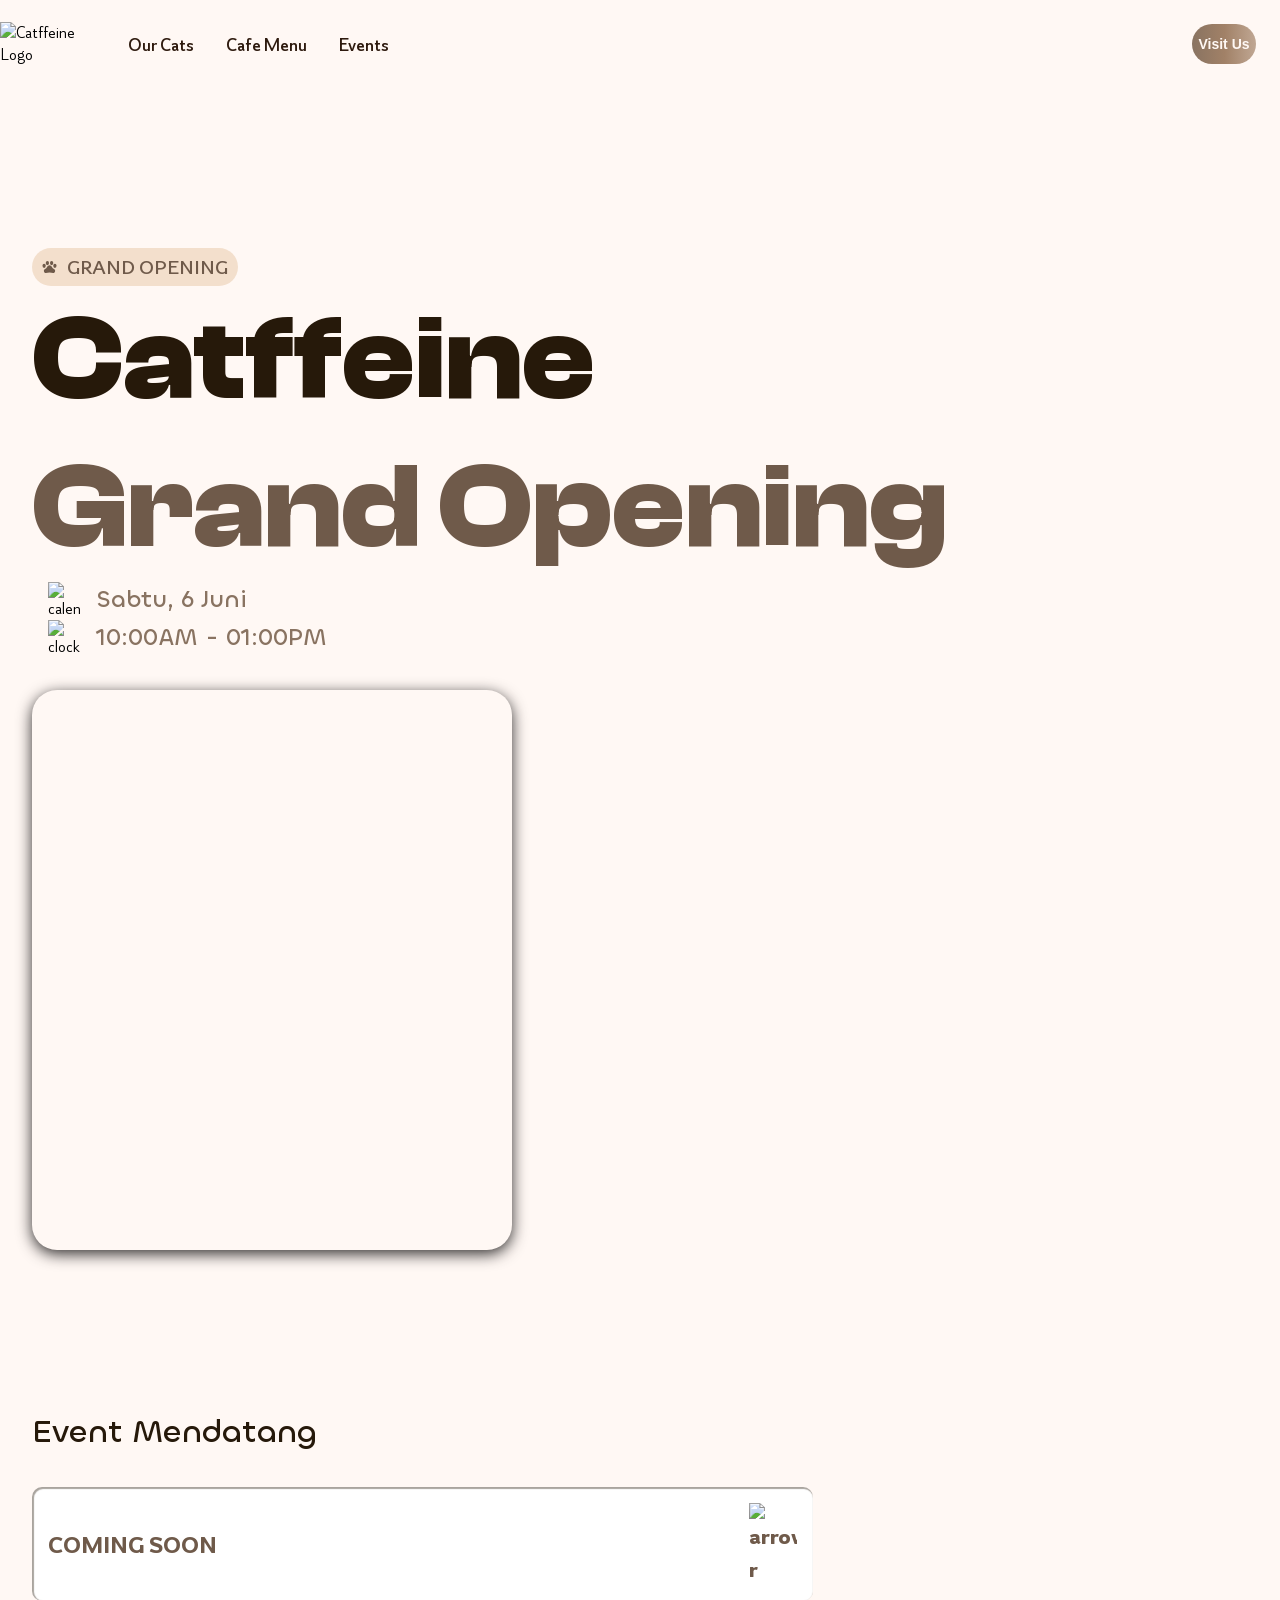
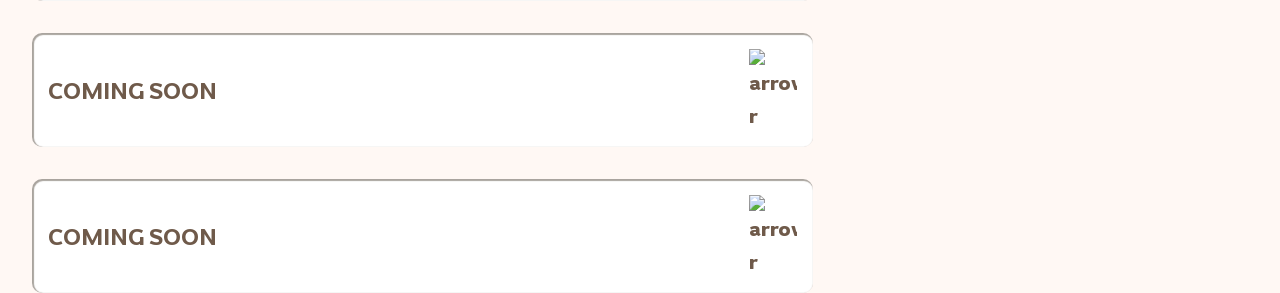
==== Event.html @ c9347b7f "Add files via upload" ====
<!DOCTYPE html>
<html lang="en">
<head>
    <meta charset="UTF-8">
    <meta name="viewport" content="width=device-width, initial-scale=1.0">
    <title>Event Page</title>
    <link rel="stylesheet" href="Event.css">
</head>
<body>
    <div class="head_container">
        <div class="l-nav">
            <img class="logo" src="Img/Logo.png" alt="Catffeine Logo">
            <div class="nav">
                <a class="nav_child" href="index.html#our-cats">Our Cats</a>
                <a class="nav_child" href="Menu.html">Cafe Menu</a>
                <a class="nav_child" href="Event.html">Events</a>
            </div>
        </div>
        <div class="R_nav">
            <button class="cat">
            </button>
            <a target="_blank" href="https://maps.app.goo.gl/F3sr7sW2v1mFtuyj6"><button class="Visit_us_btn">
                Visit Us
            </button></a>
            <button class="hamburger" id="hamburger">
                <span></span>
                <span></span>
                <span></span>
            </button>
        </div>
    </div>
    <div class="mobile-nav" id="mobileNav">
        <a href="index.html#our-cats">Our Cats</a>
        <a href="Menu.html">Cafe Menu</a>
        <a href="Event.html">Events</a>
    </div>
    <div class="content-container">
        <div class="content">
            <div class="open-sign">
                <svg class="cat-paw" fill="#6F5A4A" viewBox="0 0 512 512" xmlns="http://www.w3.org/2000/svg"><g id="SVGRepo_bgCarrier" stroke-width="0"></g><g id="SVGRepo_tracerCarrier" stroke-linecap="round" stroke-linejoin="round"></g><g id="SVGRepo_iconCarrier"><title>ionicons-v5-n</title><path d="M442.8,361.82C434,336.72,413.49,324,393.69,311.7c-17.23-10.71-33.5-20.83-44.14-39C320.22,222.37,304.11,192,256.06,192s-64.21,30.38-93.61,80.69c-10.65,18.21-27,28.35-44.25,39.08-19.8,12.31-40.27,25-49.1,50.05A78.06,78.06,0,0,0,64,390.11C64,430.85,96.45,464,132.4,464s83.31-18.13,123.76-18.13S343.31,464,379.71,464,448,430.85,448,390.11A78.3,78.3,0,0,0,442.8,361.82Z"></path><ellipse cx="72" cy="216" rx="56" ry="72"></ellipse><ellipse cx="184" cy="120" rx="56" ry="72"></ellipse><ellipse cx="328" cy="120" rx="56" ry="72"></ellipse><ellipse cx="440" cy="216" rx="56" ry="72"></ellipse></g></svg>
                <div>
                    GRAND OPENING 
                </div>
            </div>
            <div class="slogan">
                Catffeine <br> <span style="color: #6F5A4A;">Grand Opening</span>
            </div>
            <div class="time">
                <div class="calender">
                    <img style="width: 2rem;" src="Img/calender-svgrepo-com.svg" alt="calender">
                    <div class="tgl">Sabtu, 6 Juni</div>
                </div>
                <div class="calender">
                    <img style="width: 2rem;" src="Img/clock-three-svgrepo-com.svg" alt="clock">
                    <div class="tgl">10:00AM - 01:00PM</div>
                </div>
            </div>
        </div>
        <div class="event-page"></div>
    </div>
    <div class="nd-content">
        <div class="up-event">Event Mendatang</div>
        <div class="event-list">
            <div class="event">
                <div>COMING SOON</div>
                <img style="width: 3rem;" src="Img/arrow-sm-right-svgrepo-com.svg" alt="arrow-r">
            </div>
            <div class="event">
                <div>COMING SOON</div>
                <img style="width: 3rem;" src="Img/arrow-sm-right-svgrepo-com.svg" alt="arrow-r">
            </div>
            <div class="event">
                <div>COMING SOON</div>
                <img style="width: 3rem;" src="Img/arrow-sm-right-svgrepo-com.svg" alt="arrow-r">
            </div>
        </div>
    </div>
    <script>
    document.getElementById('hamburger').addEventListener('click', () => {
        document.getElementById('mobileNav').classList.toggle('open');
    });
</script>
</body>
</html>
---- Event.css ----
@font-face {
    font-family: Alpino;
    src: url(Alpino-Variable.ttf);

}
@font-face {
    font-family: ClashDisplay;
    src: url(ClashDisplay-Variable.ttf) ;
}
@font-face {
    font-family: Chillax;
    src: url(Chillax-Variable.ttf);
}
html{
    scroll-behavior: smooth;
}
body{
    background-color: #FFF8F4;
    margin: 0;
    padding: 0;
    box-sizing: border-box;
    font-family: Alpino;
}
.head_container{
    display: flex;
    background-color: #FFF8F4;
    justify-content: space-between;
    flex-direction: row;
    font-family: Alpino;
}
.logo{
    width: 6rem;   
}
.l-nav{
    display: flex;
    align-items: center;
    justify-content: center;
    gap: 2rem;
}
.nav{
    display: flex;
    gap: 2rem;
}
.nav_child{
    text-decoration: none;
    color: #2E1A0E;
    font-size: 18px;
    font-weight: 500;
    transition: 0.3s ease-in-out;
    text-decoration: underline;
    text-decoration-color: rgba(0, 0, 0, 0);
    text-underline-offset: 0px;
}
:hover.nav_child{
    color: #B45309;
    text-decoration-color: #B45309;
    text-decoration: underline;
    text-underline-offset: 10px;
    transform: translatey(-5px);
    text-decoration-thickness: 2px;
}
.R_nav{
    display: flex;
    margin: 1.5rem;
    gap: 20px;
}
.Visit_us_btn{
    color: #FFF8F4;
    border: none;
    border-radius: 2rem;
    background-image: linear-gradient(to right, #897361 0%,  #a18167 51%, #C0A793 100%);
    height:2.5rem;
    width: 4rem;
    font-weight: bold;
    font-size: 14px;
    transition: 0.3s ease-in-out;
}
:hover.Visit_us_btn{
    transform: translateY(-2px);
}
.cat{
    background-image: url('Img/cat-svgrepo-com.svg');
    background-size: cover;
    background-position: center;
    background-repeat: no-repeat;
    width: 2rem;
    height: 2.5rem;
    border: none;
    background-color: #ffffff00;
}
.open-sign{
    display: flex;
    gap: 10px;
    margin-top: 10rem;
    background-color: #F3DFCC;
    width: fit-content;
    font-size: 20px;
    font-weight: 500;
    color: #6F5A4A;
    padding: 5px 10px;
    border-radius: 20px;
}
.cat-paw{
    width: 15px;
}
.content-container{
    display: flex;
    flex-direction: row;
    justify-content: space-between;
    flex-wrap: wrap;
    align-items: center;
    gap: 2rem;
}
.content{
    display: flex;
    flex-direction: column;
    margin-left: 2rem;
}
.slogan{
    color: #26190A;
    font-size: 120px;
    font-weight: bolder;
    font-family:  ClashDisplay;
    width: fit-content;
}
.time{
    margin-left: 1rem;
}
.calender{
    display: flex;
    flex-direction: row;
    gap: 1rem;
}
.tgl{
    font-size: 24px;
    font-weight: 500;
    color: #897361;
    font-family: Chillax;
}
.event-page{
    background-image: url('Img/event-page.jpg');
    background-size: cover;
    background-position: center;
    background-repeat: no-repeat;
    width: 30rem;
    height: 35rem;
    margin-right: 10rem;
    border-radius: 25px;
    box-shadow: 0px 4px 15px rgb(49, 46, 46);
    margin-left: 2rem;
}
.nd-content{
    margin-top: 10rem;
    margin-left: 2rem;
}
.up-event{
    font-family: Chillax;
    font-size: 32px;
    font-weight: 500;
    color: #26190A;
}
.event-list{
    margin-top: 2rem;
    gap: 2rem;
    display: flex;
    flex-direction: column;
}
.event{
    background-color: #ffffff;
    padding: 1rem;
    border-radius: 10px;
    width: 60%;
    font-size: 24px;
    font-weight: bold;
    color: #6F5A4A;
    font-family: Alpino;
    display: flex;
    justify-content: space-between;
    align-items: center;
    box-shadow:  inset 1px 1px 1px 1px #26190a65;
}
.hamburger {
    display: none;
    flex-direction: column;
    gap: 5px;
    background: none;
    border: none;
    cursor: pointer;
    padding: 4px;
}
.hamburger span {
    display: block;
    width: 24px;
    height: 2px;
    background-color: #2E1A0E;
    border-radius: 2px;
}
.mobile-nav {
    display: none;
    flex-direction: column;
    gap: 1rem;
    background-color: #FFF8F4;
    padding: 1.5rem 2rem;
    border-top: 1px solid #F3DFCC;
}
.mobile-nav.open {
    display: flex;
}
.mobile-nav a {
    text-decoration: none;
    color: #2E1A0E;
    font-size: 18px;
    font-weight: 500;
}
/* ══════════════════════════════════
   TABLET — max 1024px
══════════════════════════════════ */
@media (max-width: 1024px) {
    .slogan {
        font-size: 80px;
    }
    .event-page {
        width: 22rem;
        height: 28rem;
        margin-right: 4rem;
        margin-top: 0rem;
    }
    .event {
        width: 80%;
    }
}

/* ══════════════════════════════════
   MOBILE — max 768px
══════════════════════════════════ */
@media (max-width: 768px) {

    /* NAV */
    .nav { display: none; }
    .cat { display: none; }
    .hamburger { display: flex; }

    /* OPEN SIGN */
    .open-sign {
        margin-top: 3rem;
        margin-left: 1.5rem;
        font-size: 14px;
    }

    /* HERO: stack vertically */
    .content-container {
        flex-direction: column;
        align-items: center;
        gap: 3rem;
    }
    .content {
        margin-left: 1.5rem;
    }
    .slogan {
        font-size: 52px;
    }

    /* IMAGE: center and shrink */
    .event-page {
        width: 85%;
        max-width: 320px;
        height: 22rem;
        margin-right: 0;
        margin-top: 0;
    }

    /* EVENTS LIST */
    .nd-content {
        margin-left: 1.5rem;
        margin-top: 4rem;
    }
    .up-event {
        font-size: 24px;
    }
    .event {
        width: 90%;
        font-size: 18px;
    }
}

/* ══════════════════════════════════
   SMALL PHONE — max 480px
══════════════════════════════════ */
@media (max-width: 480px) {
    .slogan {
        font-size: 38px;
    }
    .event-page {
        height: 18rem;
    }
    .event {
        width: 95%;
        font-size: 16px;
    }
}
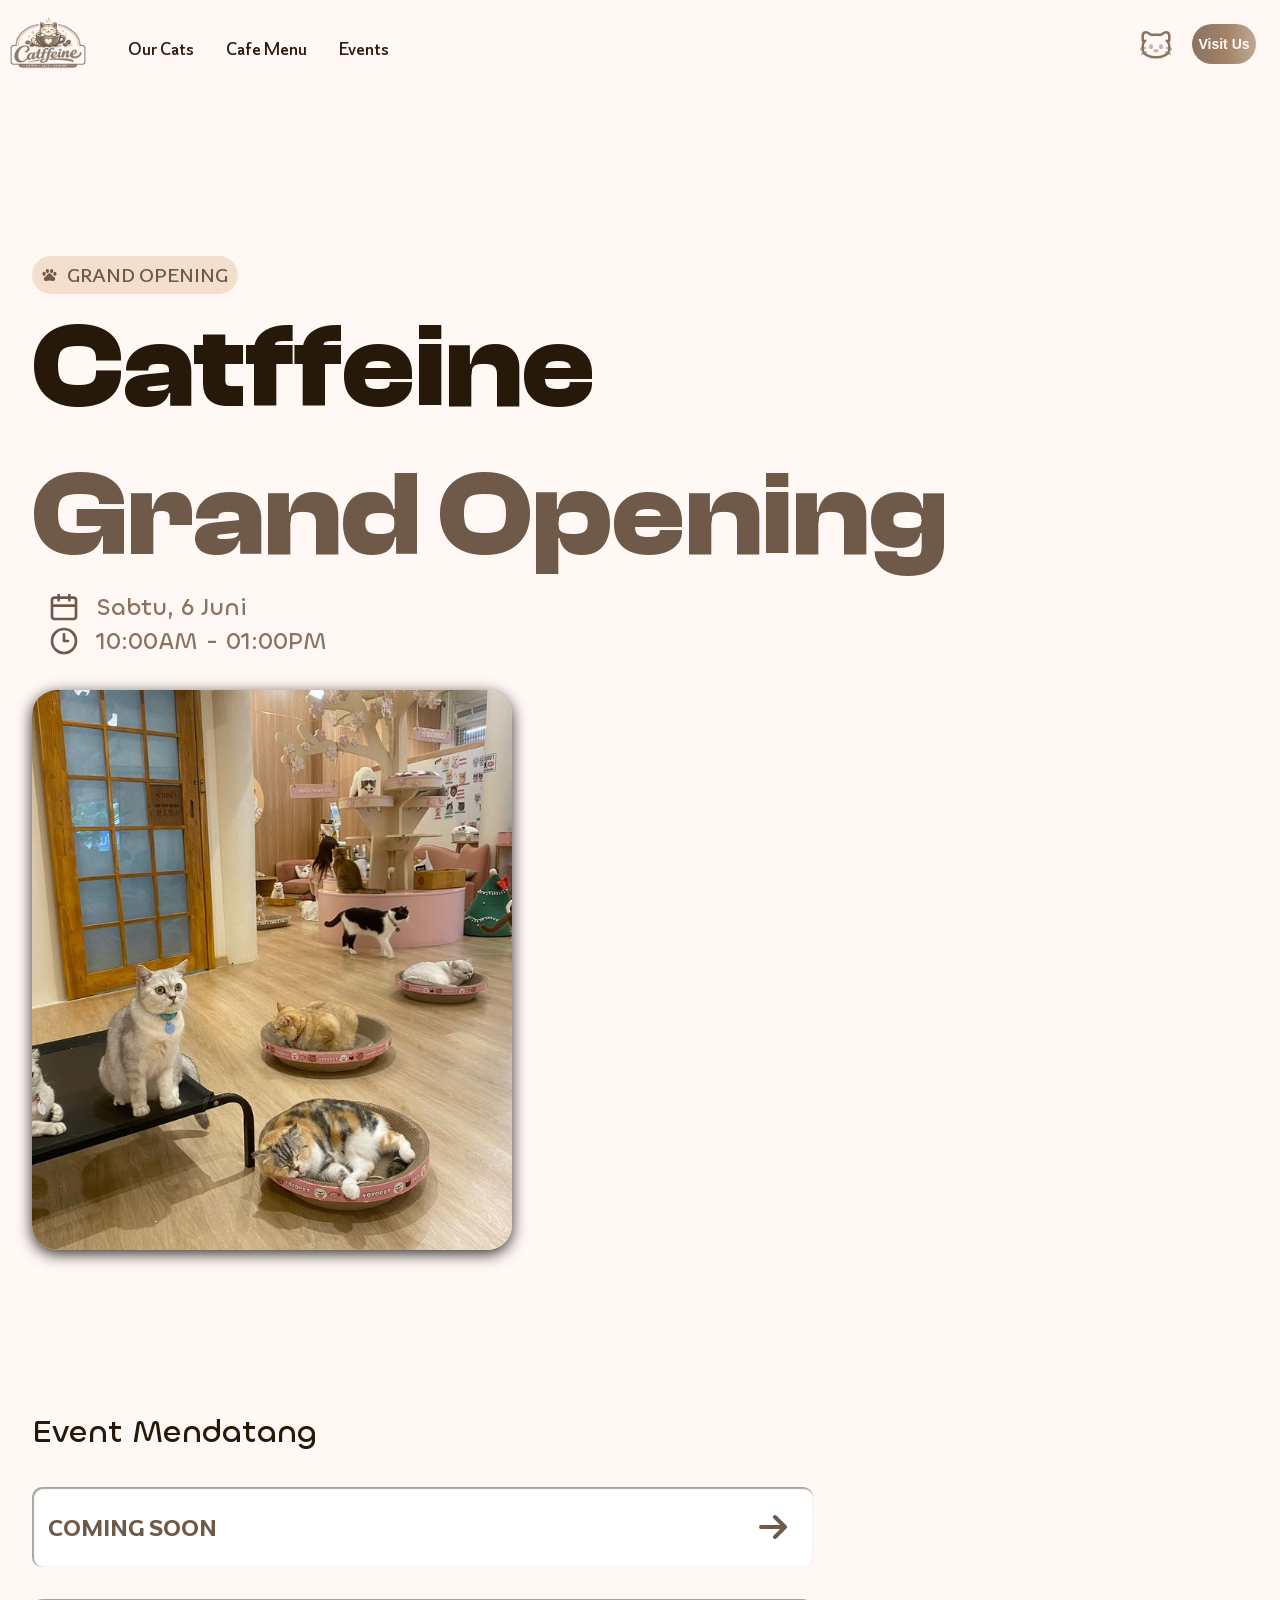
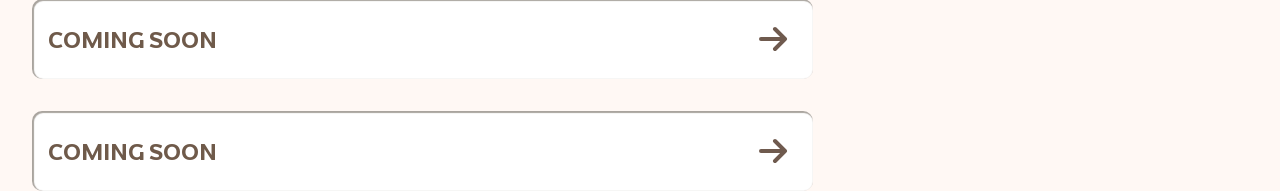
==== commit 9dd5603c: "Update Event.html" ====
--- a/Event.html
+++ b/Event.html
@@ -81,4 +81,4 @@
     });
 </script>
 </body>
-</html>  +</html>  
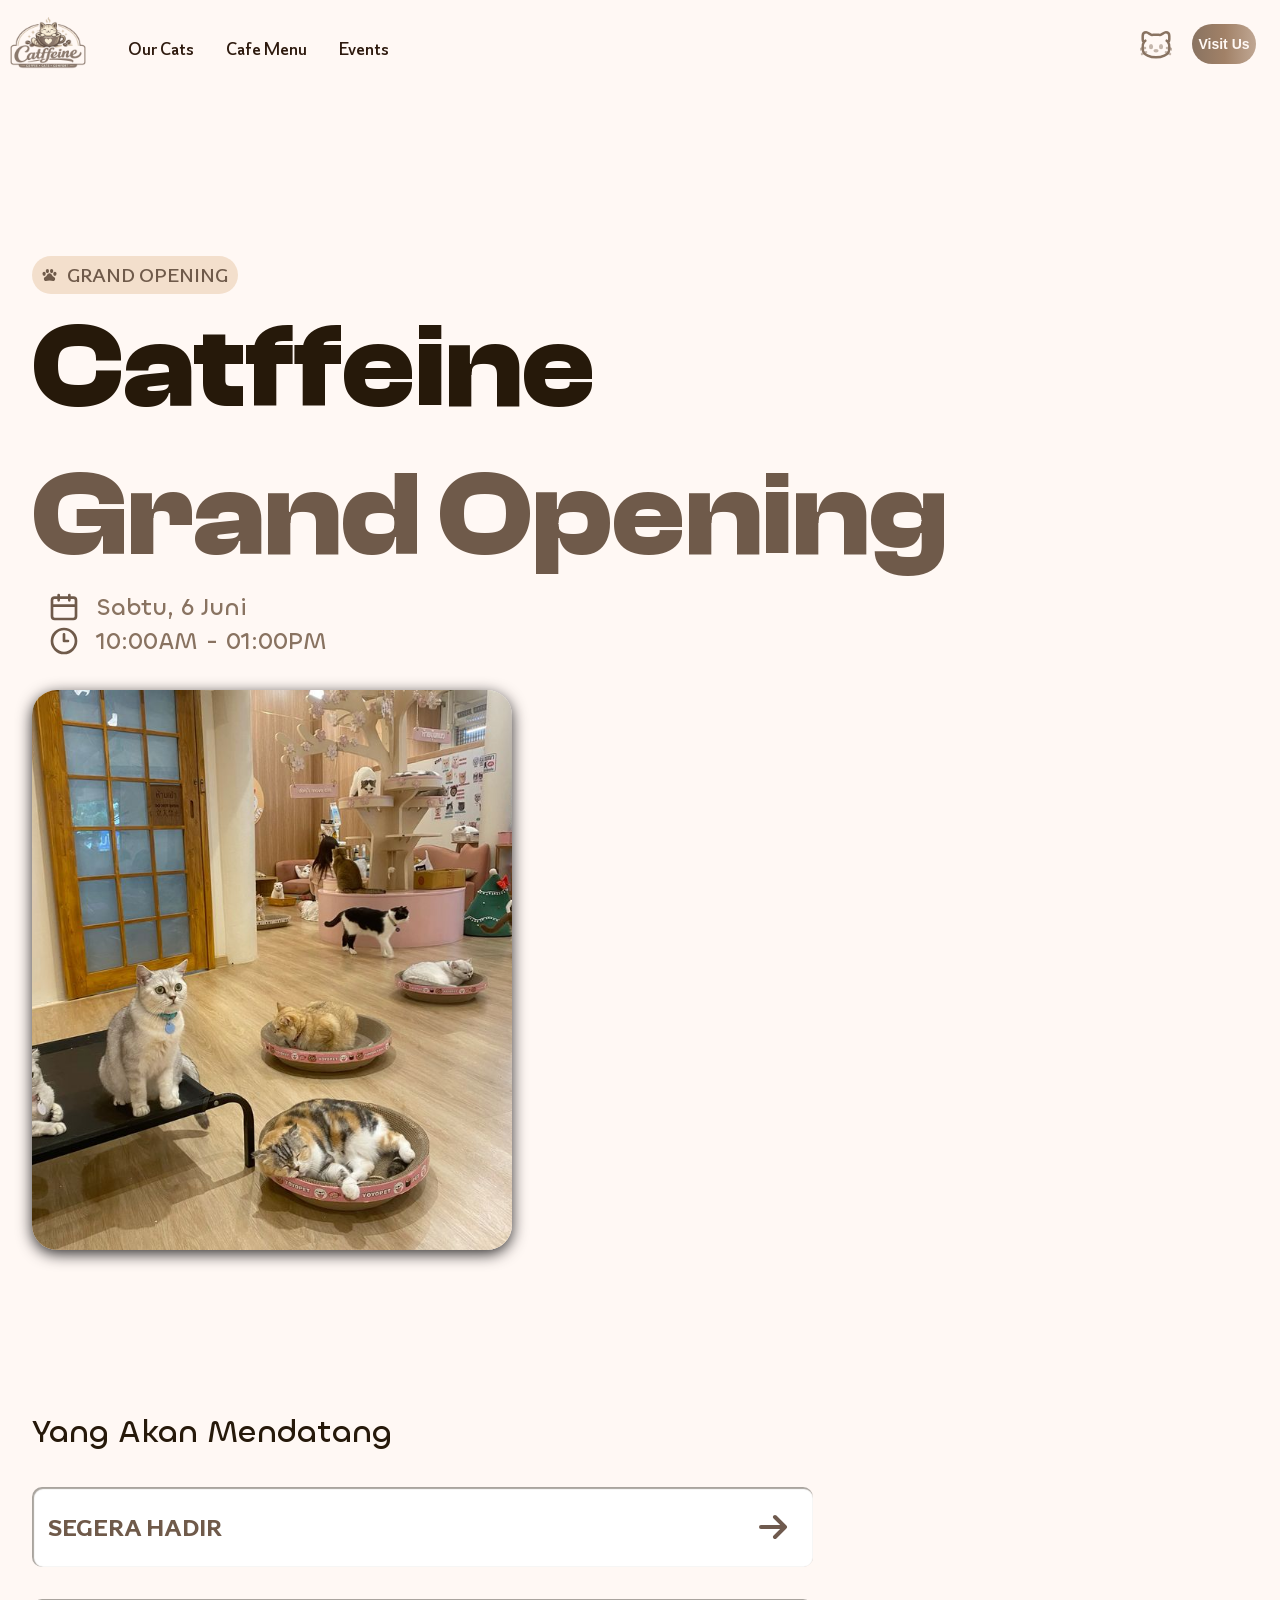
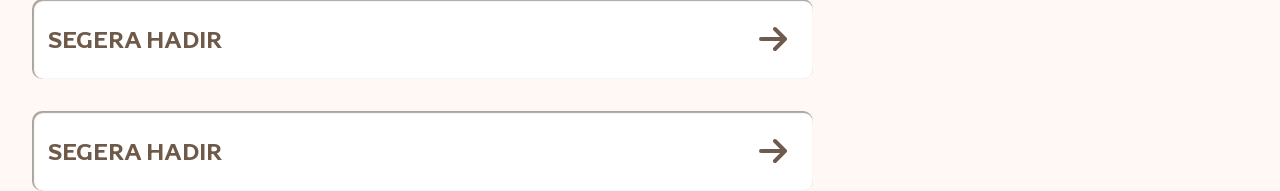
==== commit d48e7e3f: "Update Event.html" ====
--- a/Event.html
+++ b/Event.html
@@ -59,18 +59,18 @@
         <div class="event-page"></div>
     </div>
     <div class="nd-content">
-        <div class="up-event">Event Mendatang</div>
+        <div class="up-event">Yang Akan Mendatang</div>
         <div class="event-list">
             <div class="event">
-                <div>COMING SOON</div>
+                <div>SEGERA HADIR</div>
                 <img style="width: 3rem;" src="Img/arrow-sm-right-svgrepo-com.svg" alt="arrow-r">
             </div>
             <div class="event">
-                <div>COMING SOON</div>
+                <div>SEGERA HADIR</div>
                 <img style="width: 3rem;" src="Img/arrow-sm-right-svgrepo-com.svg" alt="arrow-r">
             </div>
             <div class="event">
-                <div>COMING SOON</div>
+                <div>SEGERA HADIR</div>
                 <img style="width: 3rem;" src="Img/arrow-sm-right-svgrepo-com.svg" alt="arrow-r">
             </div>
         </div>
--- a/Event.css
+++ b/Event.css
@@ -10,6 +10,10 @@
 @font-face {
     font-family: Chillax;
     src: url(Chillax-Variable.ttf);
+}
+html, body{
+    max-width: 100%;
+    overflow-x: hidden;
 }
 html{
     scroll-behavior: smooth;
@@ -243,7 +247,7 @@
     /* OPEN SIGN */
     .open-sign {
         margin-top: 3rem;
-        margin-left: 1.5rem;
+        margin-left: 0rem;
         font-size: 14px;
     }
 
@@ -254,7 +258,7 @@
         gap: 3rem;
     }
     .content {
-        margin-left: 1.5rem;
+        margin-left: 0rem;
     }
     .slogan {
         font-size: 52px;
@@ -267,19 +271,21 @@
         height: 22rem;
         margin-right: 0;
         margin-top: 0;
+        margin-left: 0;
     }
 
     /* EVENTS LIST */
     .nd-content {
-        margin-left: 1.5rem;
+        margin-left: 2rem;
         margin-top: 4rem;
     }
     .up-event {
         font-size: 24px;
     }
     .event {
-        width: 90%;
+        width: 20rem;
         font-size: 18px;
+
     }
 }
 
@@ -294,7 +300,7 @@
         height: 18rem;
     }
     .event {
-        width: 95%;
+        width: 20rem;
         font-size: 16px;
     }
-}+}
